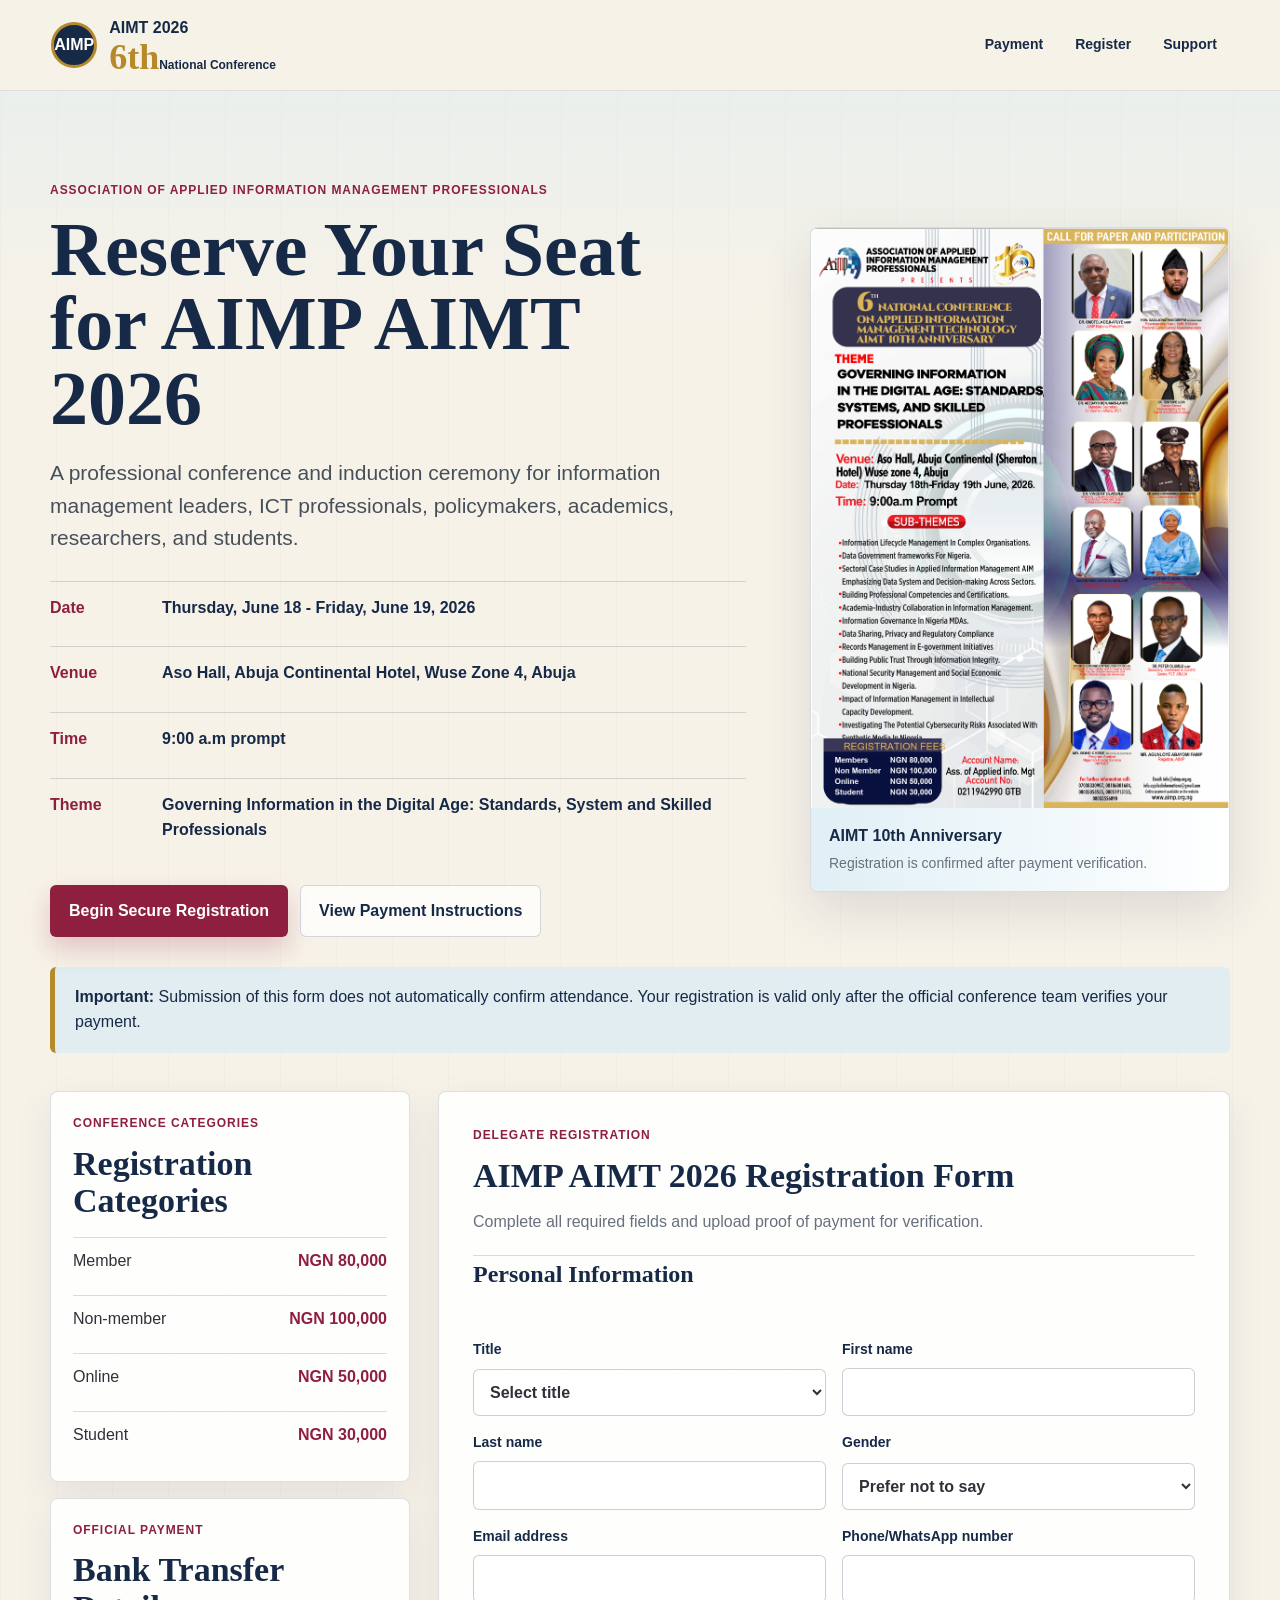
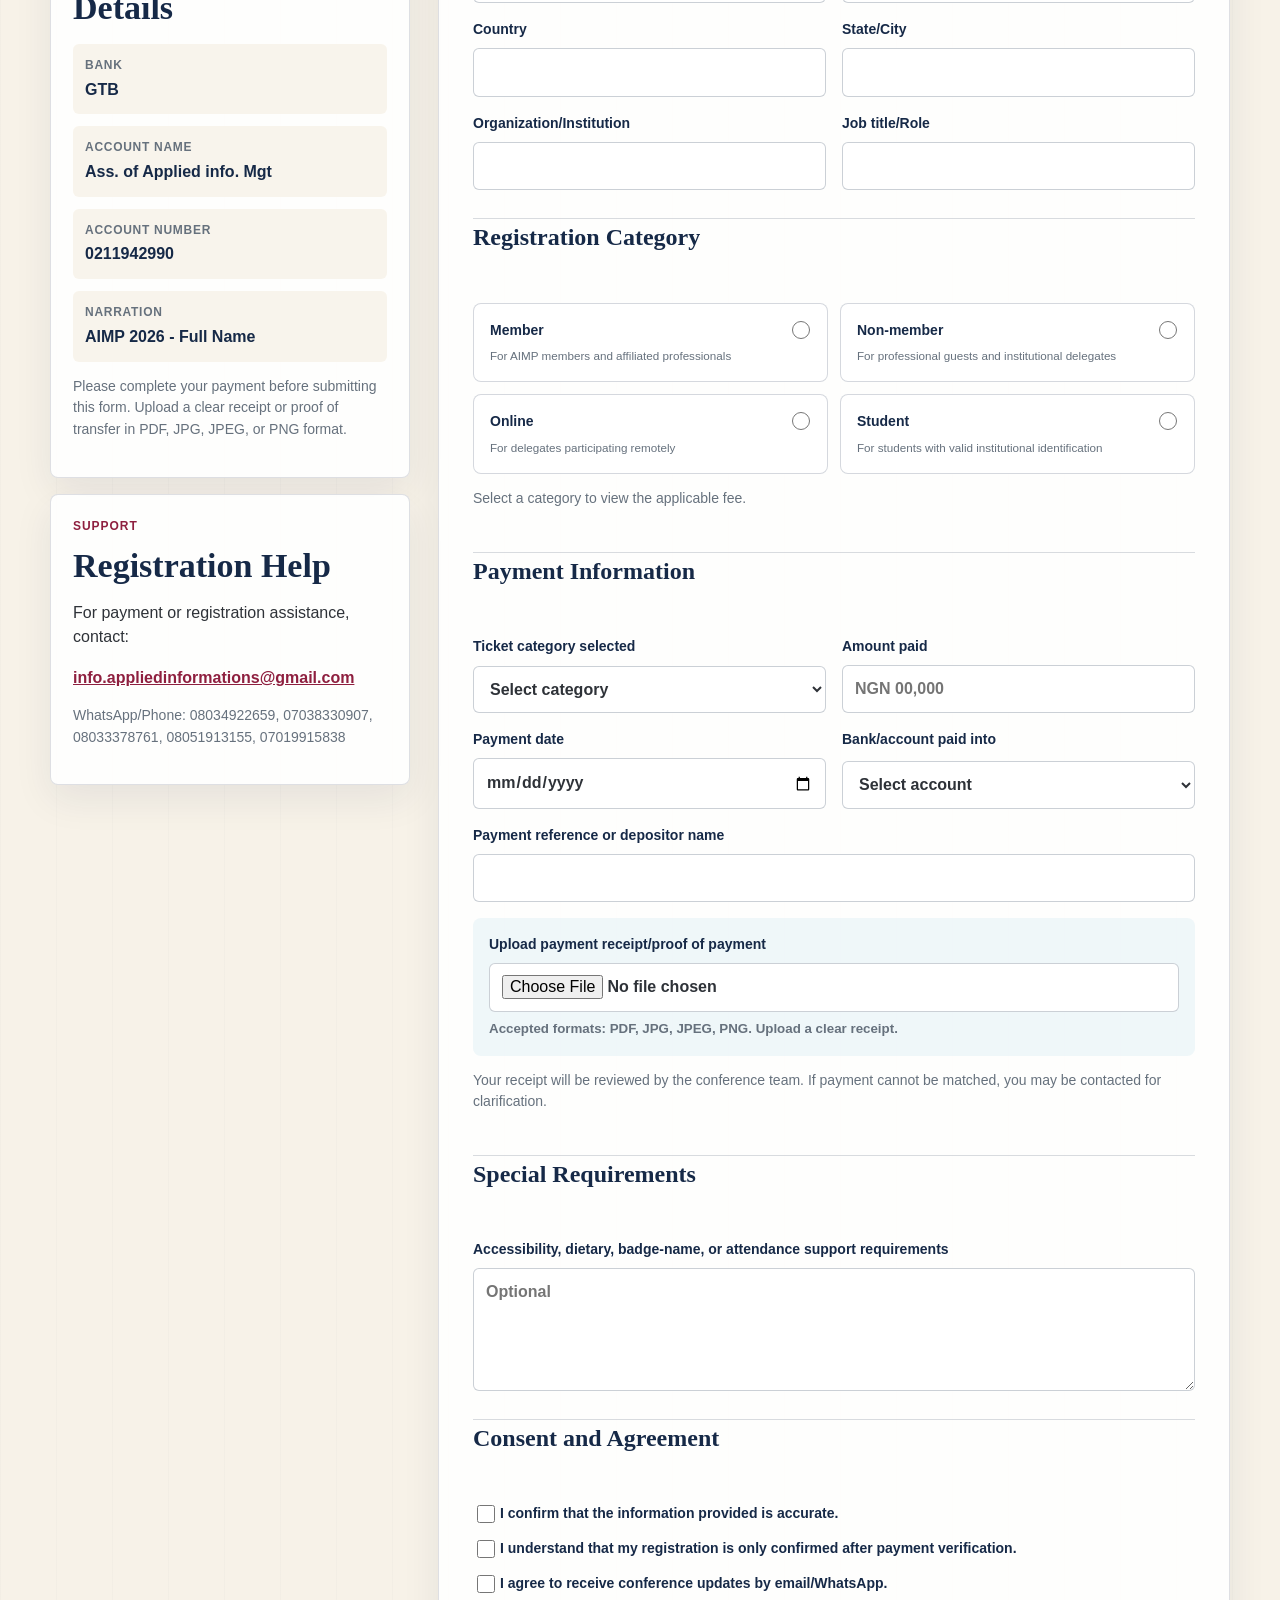
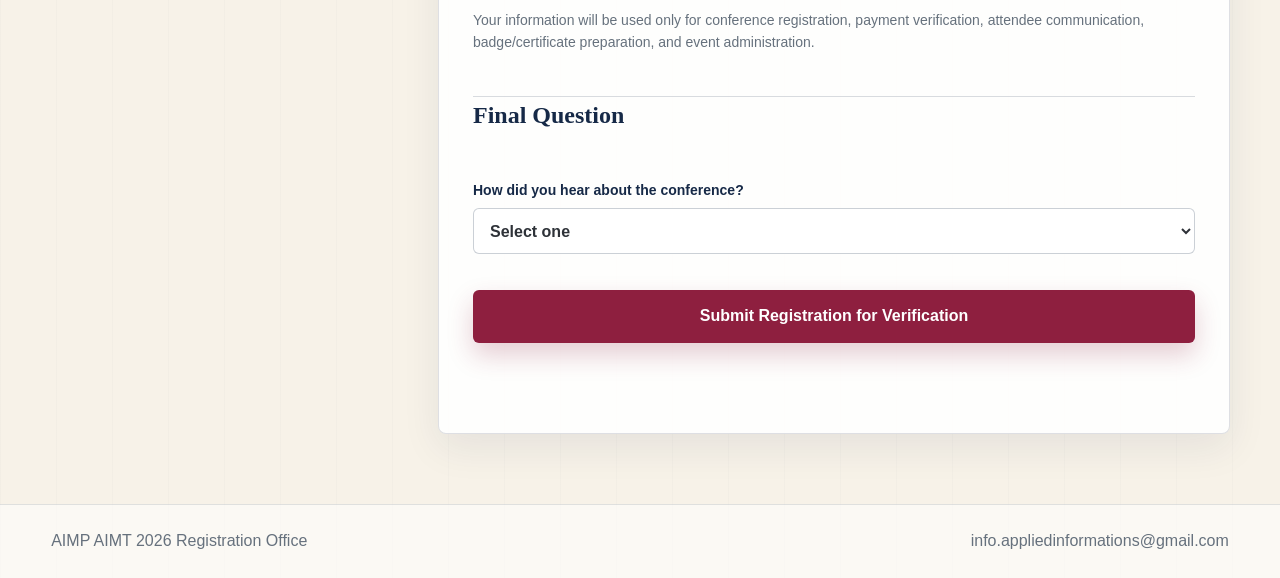
==== index.html @ f4b02235 "Launch AIMP AIMT 2026 registration page" ====
<!doctype html>
<html lang="en">
  <head>
    <meta charset="utf-8">
    <meta name="viewport" content="width=device-width, initial-scale=1">
    <title>AIMP AIMT 2026 Conference Registration</title>
    <meta name="description" content="AIMP AIMT 2026 professional conference registration.">
    <link rel="stylesheet" href="styles.css">
  </head>
  <body>
    <header class="site-header">
      <a class="brand" href="#top" aria-label="AIMP AIMT 2026 registration home">
        <span class="brand-mark">AIMP</span>
        <span>
          <strong>AIMT 2026</strong>
          <small class="conference-lockup"><b>6th</b><span>National Conference</span></small>
        </span>
      </a>
      <nav class="header-meta" aria-label="Conference summary">
        <a href="#payment">Payment</a>
        <a href="#registration">Register</a>
        <a href="mailto:info.appliedinformations@gmail.com">Support</a>
      </nav>
    </header>

    <main id="top">
      <section class="hero-section">
        <div class="hero-copy">
          <p class="eyebrow">Association of Applied Information Management Professionals</p>
          <h1>Reserve Your Seat for AIMP AIMT 2026</h1>
          <p class="hero-text">
            A professional conference and induction ceremony for information management leaders,
            ICT professionals, policymakers, academics, researchers, and students.
          </p>
          <dl class="event-facts">
            <div>
              <dt>Date</dt>
              <dd>Thursday, June 18 - Friday, June 19, 2026</dd>
            </div>
            <div>
              <dt>Venue</dt>
              <dd>Aso Hall, Abuja Continental Hotel, Wuse Zone 4, Abuja</dd>
            </div>
            <div>
              <dt>Time</dt>
              <dd>9:00 a.m prompt</dd>
            </div>
            <div>
              <dt>Theme</dt>
              <dd>Governing Information in the Digital Age: Standards, System and Skilled Professionals</dd>
            </div>
          </dl>
          <div class="hero-actions">
            <a class="primary-action" href="#registration">Begin Secure Registration</a>
            <a class="secondary-action" href="#payment">View Payment Instructions</a>
          </div>
        </div>
        <aside class="document-panel" aria-label="Conference document preview">
          <img src="assets/aimp-flier-hd.png" alt="AIMP AIMT 2026 conference flyer">
          <div class="document-caption">
            <strong>AIMT 10th Anniversary</strong>
            <span>Registration is confirmed after payment verification.</span>
          </div>
        </aside>
      </section>

      <section class="notice-band" aria-label="Registration notice">
        <strong>Important:</strong>
        Submission of this form does not automatically confirm attendance. Your registration is valid only after the official conference team verifies your payment.
      </section>

      <section class="content-grid" id="registration">
        <aside class="summary-column">
          <div class="summary-block">
            <p class="section-kicker">Conference Categories</p>
            <h2>Registration Categories</h2>
            <ul class="fee-list">
              <li><span>Member</span><strong>NGN 80,000</strong></li>
              <li><span>Non-member</span><strong>NGN 100,000</strong></li>
              <li><span>Online</span><strong>NGN 50,000</strong></li>
              <li><span>Student</span><strong>NGN 30,000</strong></li>
            </ul>
          </div>
          <div class="summary-block" id="payment">
            <p class="section-kicker">Official Payment</p>
            <h2>Bank Transfer Details</h2>
            <div class="account-box">
              <p><span>Bank</span><strong>GTB</strong></p>
              <p><span>Account name</span><strong>Ass. of Applied info. Mgt</strong></p>
              <p><span>Account number</span><strong>0211942990</strong></p>
              <p><span>Narration</span><strong>AIMP 2026 - Full Name</strong></p>
            </div>
            <p class="fine-print">
              Please complete your payment before submitting this form. Upload a clear receipt or proof of transfer in PDF, JPG, JPEG, or PNG format.
            </p>
          </div>
          <div class="summary-block support-block">
            <p class="section-kicker">Support</p>
            <h2>Registration Help</h2>
            <p>For payment or registration assistance, contact:</p>
            <a href="mailto:info.appliedinformations@gmail.com">info.appliedinformations@gmail.com</a>
            <p class="fine-print">WhatsApp/Phone: 08034922659, 07038330907, 08033378761, 08051913155, 07019915838</p>
          </div>
        </aside>

        <form class="registration-form" id="registrationForm" action="https://formsubmit.co/info.appliedinformations@gmail.com" method="POST" enctype="multipart/form-data">
          <input type="hidden" name="_subject" value="New AIMP AIMT 2026 Conference Registration">
          <input type="hidden" name="_template" value="table">
          <input type="hidden" name="_next" value="https://jayr3.github.io/aimp-aimt-2026-registration/thanks.html">
          <input type="hidden" name="_autoresponse" value="Thank you for registering for AIMP AIMT 2026. Your submission has been received and is pending payment verification. The registration team will review your payment receipt and contact you if clarification is required.">
          <input type="hidden" name="Registration ID" id="registrationIdField">
          <div class="form-heading">
            <p class="section-kicker">Delegate Registration</p>
            <h2>AIMP AIMT 2026 Registration Form</h2>
            <p>Complete all required fields and upload proof of payment for verification.</p>
          </div>

          <fieldset>
            <legend>Personal Information</legend>
            <div class="form-grid">
              <label>
                <span>Title</span>
                <select name="Title" required>
                  <option value="">Select title</option>
                  <option>Prof.</option>
                  <option>Dr.</option>
                  <option>Mr.</option>
                  <option>Mrs.</option>
                  <option>Miss</option>
                  <option>Ms.</option>
                  <option>Engr.</option>
                  <option>Barr.</option>
                  <option>Chief</option>
                  <option>Other</option>
                </select>
              </label>
              <label>
                <span>First name</span>
                <input name="First name" autocomplete="given-name" required>
              </label>
              <label>
                <span>Last name</span>
                <input name="Last name" autocomplete="family-name" required>
              </label>
              <label>
                <span>Gender</span>
                <select name="Gender">
                  <option value="">Prefer not to say</option>
                  <option>Female</option>
                  <option>Male</option>
                </select>
              </label>
              <label>
                <span>Email address</span>
                <input name="email" type="email" autocomplete="email" required>
              </label>
              <label>
                <span>Phone/WhatsApp number</span>
                <input name="Phone/WhatsApp" autocomplete="tel" required>
              </label>
              <label>
                <span>Country</span>
                <input name="Country" autocomplete="country-name" required>
              </label>
              <label>
                <span>State/City</span>
                <input name="State/City" required>
              </label>
              <label>
                <span>Organization/Institution</span>
                <input name="Organization/Institution" autocomplete="organization" required>
              </label>
              <label>
                <span>Job title/Role</span>
                <input name="Job title/Role" required>
              </label>
            </div>
          </fieldset>

          <fieldset>
            <legend>Registration Category</legend>
            <div class="category-options" role="radiogroup" aria-label="Registration category">
              <label class="category-option">
                <input type="radio" name="Registration category" value="Member" required>
                <span>
                  <strong>Member</strong>
                  <small>For AIMP members and affiliated professionals</small>
                </span>
              </label>
              <label class="category-option">
                <input type="radio" name="Registration category" value="Non-member" required>
                <span>
                  <strong>Non-member</strong>
                  <small>For professional guests and institutional delegates</small>
                </span>
              </label>
              <label class="category-option">
                <input type="radio" name="Registration category" value="Online" required>
                <span>
                  <strong>Online</strong>
                  <small>For delegates participating remotely</small>
                </span>
              </label>
              <label class="category-option">
                <input type="radio" name="Registration category" value="Student" required>
                <span>
                  <strong>Student</strong>
                  <small>For students with valid institutional identification</small>
                </span>
              </label>
            </div>
            <p class="calculated-fee" id="selectedFee">Select a category to view the applicable fee.</p>
          </fieldset>

          <fieldset>
            <legend>Payment Information</legend>
            <div class="form-grid">
              <label>
                <span>Ticket category selected</span>
                <select name="Ticket category selected" required>
                  <option value="">Select category</option>
                  <option>Member</option>
                  <option>Non-member</option>
                  <option>Online</option>
                  <option>Student</option>
                </select>
              </label>
              <label>
                <span>Amount paid</span>
                <input name="Amount paid" inputmode="decimal" placeholder="NGN 00,000" required>
              </label>
              <label>
                <span>Payment date</span>
                <input name="Payment date" type="date" required>
              </label>
              <label>
                <span>Bank/account paid into</span>
                <select name="Bank/account paid into" required>
                  <option value="">Select account</option>
                  <option>GTB - Ass. of Applied info. Mgt - 0211942990</option>
                </select>
              </label>
              <label class="span-2">
                <span>Payment reference or depositor name</span>
                <input name="Payment reference or depositor name" required>
              </label>
              <label class="upload-field span-2">
                <span>Upload payment receipt/proof of payment</span>
                <input name="attachment" type="file" accept=".pdf,.jpg,.jpeg,.png" required>
                <small id="fileHelp">Accepted formats: PDF, JPG, JPEG, PNG. Upload a clear receipt.</small>
              </label>
            </div>
            <p class="verification-note">Your receipt will be reviewed by the conference team. If payment cannot be matched, you may be contacted for clarification.</p>
          </fieldset>

          <fieldset>
            <legend>Special Requirements</legend>
            <label>
              <span>Accessibility, dietary, badge-name, or attendance support requirements</span>
              <textarea name="Special requirements" rows="4" placeholder="Optional"></textarea>
            </label>
          </fieldset>

          <fieldset>
            <legend>Consent and Agreement</legend>
            <div class="consent-list">
              <label><input type="checkbox" name="Consent - accurate information" value="Yes" required> <span>I confirm that the information provided is accurate.</span></label>
              <label><input type="checkbox" name="Consent - payment verification" value="Yes" required> <span>I understand that my registration is only confirmed after payment verification.</span></label>
              <label><input type="checkbox" name="Consent - updates" value="Yes" required> <span>I agree to receive conference updates by email/WhatsApp.</span></label>
            </div>
            <p class="privacy-note">Your information will be used only for conference registration, payment verification, attendee communication, badge/certificate preparation, and event administration.</p>
          </fieldset>

          <fieldset>
            <legend>Final Question</legend>
            <label>
              <span>How did you hear about the conference?</span>
              <select name="How did you hear about the conference?" required>
                <option value="">Select one</option>
                <option>AIMP email</option>
                <option>WhatsApp</option>
                <option>Colleague or professional network</option>
                <option>Institution/organization</option>
                <option>Social media</option>
                <option>Conference flier</option>
                <option>AIMP website</option>
                <option>Other</option>
              </select>
            </label>
          </fieldset>

          <button class="submit-button" type="submit">Submit Registration for Verification</button>
          <p class="form-status" id="formStatus" role="status" aria-live="polite"></p>
        </form>
      </section>
    </main>

    <section class="confirmation-screen" id="confirmationScreen" aria-hidden="true">
      <div class="confirmation-card">
        <p class="section-kicker">Submission Received</p>
        <h2>Thank you for registering for AIMP AIMT 2026.</h2>
        <p>
          Your submission has been received and your registration is now pending payment verification.
          The conference team will review your payment receipt and contact you if any clarification is required.
        </p>
        <p class="registration-id" id="registrationId"></p>
        <button class="secondary-action" type="button" id="closeConfirmation">Return to Registration Page</button>
      </div>
    </section>

    <footer class="site-footer">
      <p>AIMP AIMT 2026 Registration Office</p>
      <p>info.appliedinformations@gmail.com</p>
    </footer>

    <script src="app.js"></script>
  </body>
</html>
---- styles.css ----
:root {
  --navy: #162947;
  --burgundy: #8e1f3f;
  --gold: #b68a2b;
  --cream: #f7f2e8;
  --blue: #d9ecf4;
  --ink: #2e3238;
  --muted: #66717d;
  --white: #ffffff;
  --line: rgba(22, 41, 71, 0.16);
  --shadow: 0 18px 50px rgba(22, 41, 71, 0.12);
  color-scheme: light;
}

* {
  box-sizing: border-box;
}

html {
  scroll-behavior: smooth;
}

body {
  margin: 0;
  color: var(--ink);
  background:
    linear-gradient(180deg, rgba(217, 236, 244, 0.58), rgba(247, 242, 232, 0) 320px),
    repeating-linear-gradient(90deg, rgba(22, 41, 71, 0.018) 0 1px, transparent 1px 56px),
    var(--cream);
  font-family: Inter, "Segoe UI", Arial, sans-serif;
  line-height: 1.55;
}

img {
  max-width: 100%;
  display: block;
}

a {
  color: inherit;
}

.site-header {
  position: sticky;
  top: 0;
  z-index: 20;
  display: flex;
  align-items: center;
  justify-content: space-between;
  gap: 24px;
  padding: 16px clamp(18px, 4vw, 52px);
  border-bottom: 1px solid rgba(22, 41, 71, 0.1);
  background: rgba(247, 242, 232, 0.92);
  backdrop-filter: blur(16px);
}

.brand {
  display: inline-flex;
  align-items: center;
  gap: 12px;
  text-decoration: none;
  color: var(--navy);
}

.brand-mark {
  display: grid;
  place-items: center;
  width: 46px;
  height: 46px;
  border-radius: 50%;
  background: var(--navy);
  color: var(--white);
  font-weight: 800;
  letter-spacing: 0;
  border: 3px solid var(--gold);
}

.brand strong,
.brand small {
  display: block;
}

.brand small {
  color: var(--muted);
  font-size: 12px;
  margin-top: 2px;
}

.conference-lockup {
  display: flex;
  align-items: baseline;
  gap: 6px;
  color: var(--navy);
}

.conference-lockup b {
  color: var(--gold);
  font-family: Georgia, "Times New Roman", serif;
  font-size: 36px;
  line-height: 0.82;
}

.conference-lockup span {
  color: var(--navy);
  font-size: 12px;
  font-weight: 800;
}

.header-meta {
  display: flex;
  align-items: center;
  gap: 8px;
  flex-wrap: wrap;
}

.header-meta a {
  padding: 8px 12px;
  border-radius: 6px;
  text-decoration: none;
  color: var(--navy);
  font-size: 14px;
  font-weight: 700;
}

.header-meta a:hover,
.header-meta a:focus-visible {
  background: rgba(182, 138, 43, 0.16);
}

main {
  width: min(1180px, calc(100% - 36px));
  margin: 0 auto;
}

.hero-section {
  display: grid;
  grid-template-columns: minmax(0, 1fr) minmax(320px, 420px);
  gap: clamp(28px, 5vw, 70px);
  align-items: center;
  padding: clamp(44px, 7vw, 92px) 0 30px;
}

.eyebrow,
.section-kicker {
  margin: 0 0 12px;
  color: var(--burgundy);
  font-size: 12px;
  font-weight: 800;
  letter-spacing: 0.08em;
  text-transform: uppercase;
}

h1,
h2,
legend {
  color: var(--navy);
  font-family: Georgia, "Times New Roman", serif;
  letter-spacing: 0;
}

h1 {
  max-width: 780px;
  margin: 0;
  font-size: clamp(42px, 7vw, 76px);
  line-height: 0.98;
}

h2 {
  margin: 0 0 12px;
  font-size: clamp(24px, 3vw, 34px);
  line-height: 1.1;
}

.hero-text {
  max-width: 720px;
  margin: 22px 0 26px;
  color: #46505a;
  font-size: clamp(17px, 2vw, 21px);
}

.event-facts {
  display: grid;
  gap: 12px;
  margin: 0;
}

.event-facts div {
  display: grid;
  grid-template-columns: 96px 1fr;
  gap: 16px;
  padding: 14px 0;
  border-top: 1px solid var(--line);
}

.event-facts dt {
  color: var(--burgundy);
  font-weight: 800;
}

.event-facts dd {
  margin: 0;
  color: var(--navy);
  font-weight: 700;
}

.hero-actions {
  display: flex;
  gap: 12px;
  flex-wrap: wrap;
  margin-top: 28px;
}

.primary-action,
.secondary-action,
.submit-button {
  display: inline-flex;
  align-items: center;
  justify-content: center;
  min-height: 46px;
  padding: 13px 18px;
  border-radius: 6px;
  border: 1px solid transparent;
  text-decoration: none;
  font: inherit;
  font-weight: 800;
  cursor: pointer;
}

.primary-action,
.submit-button {
  background: var(--burgundy);
  color: var(--white);
  box-shadow: 0 12px 26px rgba(142, 31, 63, 0.22);
}

.secondary-action {
  background: rgba(255, 255, 255, 0.74);
  color: var(--navy);
  border-color: rgba(22, 41, 71, 0.18);
}

.primary-action:hover,
.submit-button:hover {
  background: #741832;
}

.document-panel {
  overflow: hidden;
  border: 1px solid rgba(22, 41, 71, 0.16);
  border-radius: 8px;
  background: var(--white);
  box-shadow: var(--shadow);
}

.document-panel img {
  width: 100%;
  aspect-ratio: 0.72;
  object-fit: cover;
  object-position: 0% 0%;
}

.document-caption {
  display: grid;
  gap: 4px;
  padding: 16px 18px;
  background: linear-gradient(90deg, rgba(217, 236, 244, 0.82), #fff);
  color: var(--navy);
}

.document-caption span {
  color: var(--muted);
  font-size: 14px;
}

.notice-band {
  margin: 0 0 26px;
  padding: 18px 20px;
  border-left: 5px solid var(--gold);
  border-radius: 6px;
  background: rgba(217, 236, 244, 0.7);
  color: var(--navy);
}

.content-grid {
  display: grid;
  grid-template-columns: minmax(280px, 360px) minmax(0, 1fr);
  gap: 28px;
  align-items: start;
  padding: 12px 0 70px;
}

.summary-column {
  position: sticky;
  top: 96px;
  display: grid;
  gap: 16px;
}

.summary-block,
.registration-form {
  border: 1px solid rgba(22, 41, 71, 0.14);
  border-radius: 8px;
  background: rgba(255, 255, 255, 0.88);
  box-shadow: 0 14px 38px rgba(22, 41, 71, 0.08);
}

.summary-block {
  padding: 22px;
}

.fee-list {
  display: grid;
  gap: 10px;
  list-style: none;
  margin: 18px 0 0;
  padding: 0;
}

.fee-list li {
  display: flex;
  justify-content: space-between;
  gap: 16px;
  padding: 11px 0;
  border-top: 1px solid var(--line);
}

.fee-list strong {
  color: var(--burgundy);
  text-align: right;
}

.account-box {
  display: grid;
  gap: 12px;
  margin-top: 18px;
}

.account-box p {
  display: grid;
  gap: 3px;
  margin: 0;
  padding: 12px;
  border-radius: 6px;
  background: rgba(247, 242, 232, 0.8);
}

.account-box span {
  color: var(--muted);
  font-size: 12px;
  font-weight: 800;
  letter-spacing: 0.06em;
  text-transform: uppercase;
}

.account-box strong {
  color: var(--navy);
}

.fine-print,
.privacy-note,
.verification-note,
.calculated-fee {
  color: var(--muted);
  font-size: 14px;
}

.support-block a {
  color: var(--burgundy);
  font-weight: 800;
  word-break: break-word;
}

.registration-form {
  padding: clamp(20px, 4vw, 34px);
}

.form-heading {
  padding-bottom: 20px;
  border-bottom: 1px solid var(--line);
}

.form-heading p:last-child {
  margin-bottom: 0;
  color: var(--muted);
}

fieldset {
  min-width: 0;
  margin: 0;
  padding: 28px 0;
  border: 0;
  border-bottom: 1px solid var(--line);
}

fieldset:last-of-type {
  border-bottom: 0;
}

legend {
  margin-bottom: 18px;
  padding: 0;
  font-size: 24px;
  font-weight: 700;
}

.form-grid {
  display: grid;
  grid-template-columns: repeat(2, minmax(0, 1fr));
  gap: 16px;
}

label {
  display: grid;
  gap: 7px;
  color: var(--navy);
  font-weight: 800;
}

label span {
  font-size: 14px;
}

input,
select,
textarea {
  width: 100%;
  min-height: 46px;
  border: 1px solid rgba(22, 41, 71, 0.22);
  border-radius: 6px;
  background: var(--white);
  color: var(--ink);
  font: inherit;
  padding: 11px 12px;
}

textarea {
  resize: vertical;
}

input:focus,
select:focus,
textarea:focus {
  outline: 3px solid rgba(182, 138, 43, 0.24);
  border-color: var(--gold);
}

.span-2 {
  grid-column: 1 / -1;
}

.category-options {
  display: grid;
  grid-template-columns: repeat(2, minmax(0, 1fr));
  gap: 12px;
}

.category-option {
  position: relative;
  padding: 16px;
  border: 1px solid rgba(22, 41, 71, 0.18);
  border-radius: 8px;
  background: var(--white);
  cursor: pointer;
}

.category-option input {
  position: absolute;
  inset: 14px 14px auto auto;
  width: 18px;
  height: 18px;
  min-height: 18px;
}

.category-option strong,
.category-option small {
  display: block;
  padding-right: 26px;
}

.category-option small {
  margin-top: 6px;
  color: var(--muted);
  font-weight: 500;
}

.category-option:has(input:checked) {
  border-color: var(--burgundy);
  background: rgba(142, 31, 63, 0.06);
}

.upload-field {
  padding: 16px;
  border-radius: 8px;
  background: rgba(217, 236, 244, 0.42);
}

.upload-field small {
  color: var(--muted);
  font-weight: 600;
}

.consent-list {
  display: grid;
  gap: 12px;
}

.consent-list label {
  grid-template-columns: 20px 1fr;
  align-items: start;
  font-weight: 700;
}

.consent-list input {
  width: 18px;
  height: 18px;
  min-height: 18px;
  margin-top: 2px;
}

.submit-button {
  width: 100%;
  margin-top: 8px;
  font-size: 16px;
}

.form-status {
  min-height: 24px;
  color: var(--burgundy);
  font-weight: 800;
  text-align: center;
}

.confirmation-screen {
  position: fixed;
  inset: 0;
  z-index: 40;
  display: none;
  place-items: center;
  padding: 24px;
  background: rgba(22, 41, 71, 0.62);
}

.confirmation-screen.is-visible {
  display: grid;
}

.confirmation-card {
  width: min(640px, 100%);
  padding: clamp(24px, 5vw, 42px);
  border-radius: 8px;
  background: var(--white);
  box-shadow: var(--shadow);
}

.registration-id {
  display: inline-flex;
  margin: 12px 0 24px;
  padding: 10px 14px;
  border-radius: 6px;
  background: rgba(217, 236, 244, 0.75);
  color: var(--navy);
  font-weight: 900;
}

.site-footer {
  display: flex;
  justify-content: space-between;
  gap: 16px;
  flex-wrap: wrap;
  padding: 24px clamp(18px, 4vw, 52px);
  border-top: 1px solid rgba(22, 41, 71, 0.12);
  color: var(--muted);
  background: rgba(255, 255, 255, 0.54);
}

.site-footer p {
  margin: 0;
}

@media (max-width: 920px) {
  .hero-section,
  .content-grid {
    grid-template-columns: 1fr;
  }

  .summary-column {
    position: static;
  }

  .document-panel {
    order: -1;
  }

  .document-panel img {
    aspect-ratio: 16 / 10;
  }

  .category-options {
    grid-template-columns: 1fr;
  }
}

@media (max-width: 640px) {
  .site-header {
    position: static;
    align-items: flex-start;
    flex-direction: column;
  }

  main {
    width: min(100% - 24px, 1180px);
  }

  h1 {
    font-size: 40px;
  }

  .event-facts div,
  .form-grid {
    grid-template-columns: 1fr;
  }

  .span-2 {
    grid-column: auto;
  }

  .hero-actions,
  .primary-action,
  .secondary-action {
    width: 100%;
  }

  .hero-actions a,
  .confirmation-card button {
    width: 100%;
  }
}
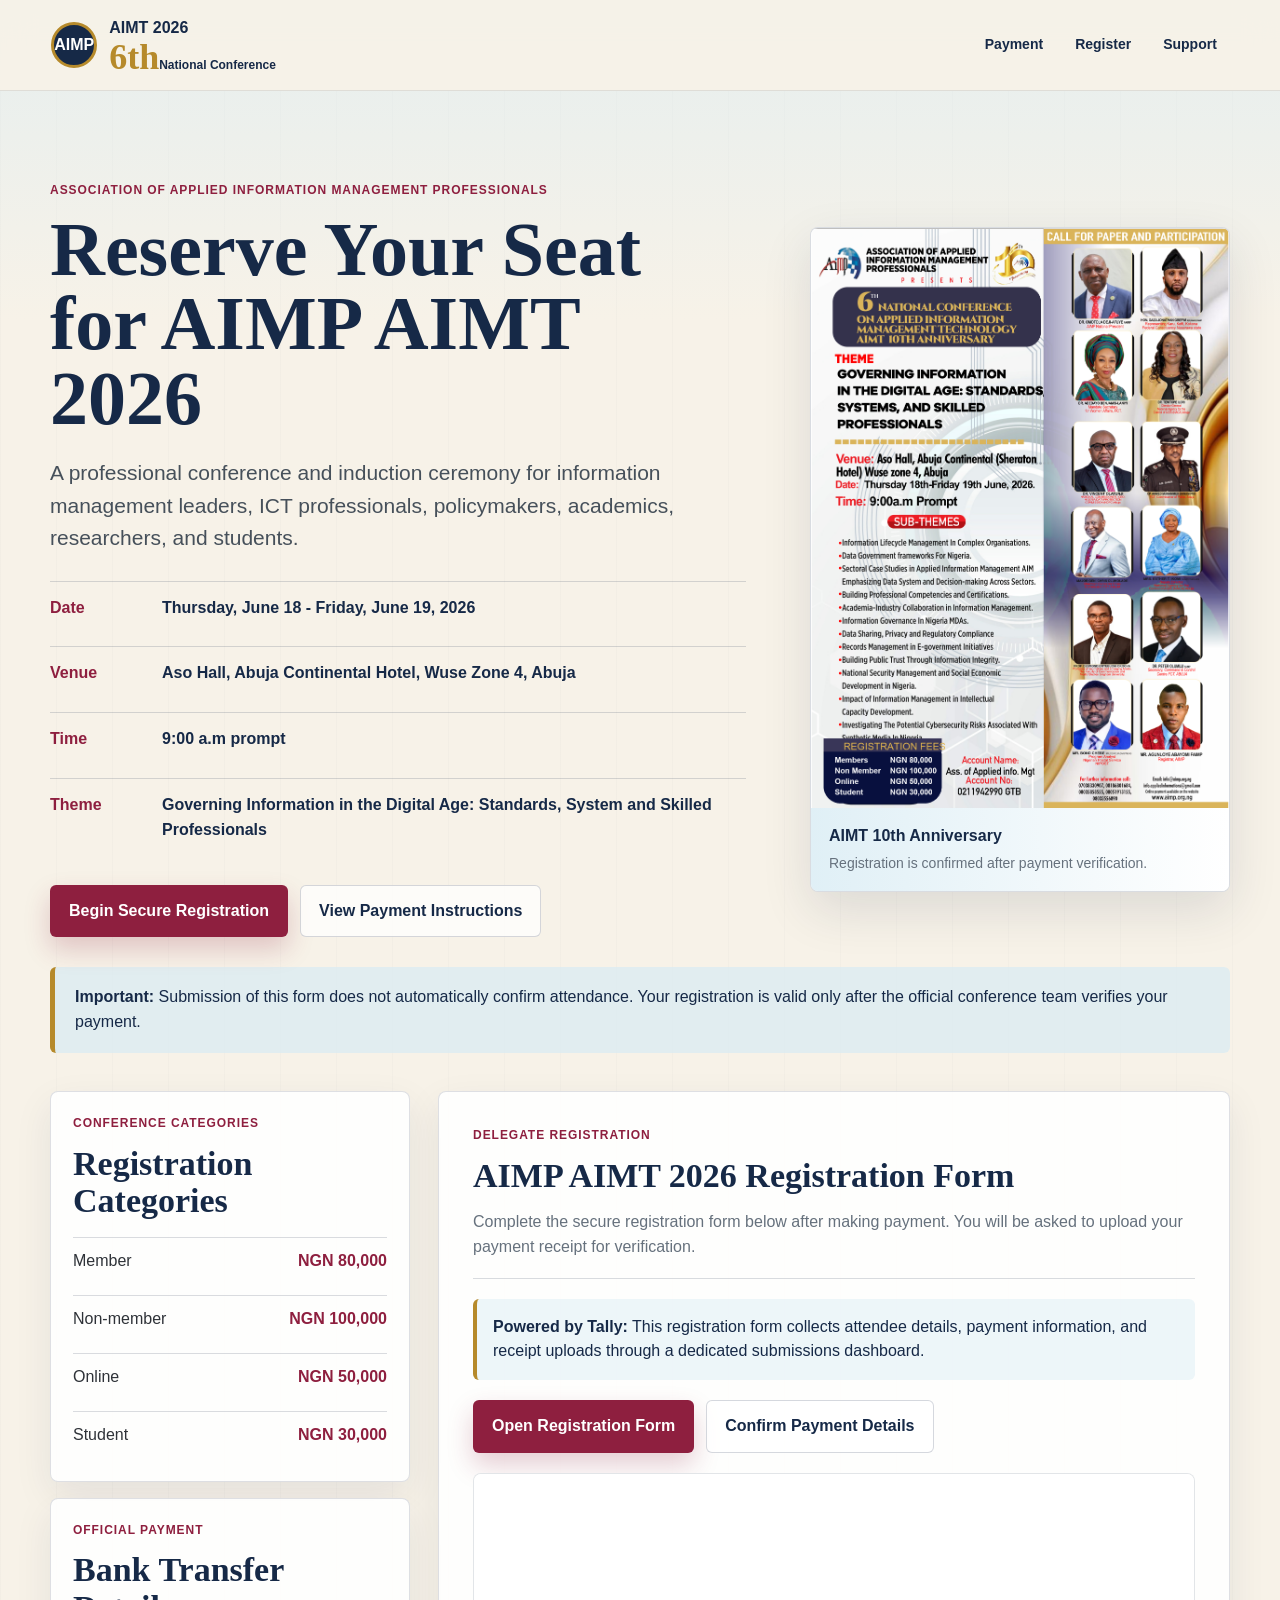
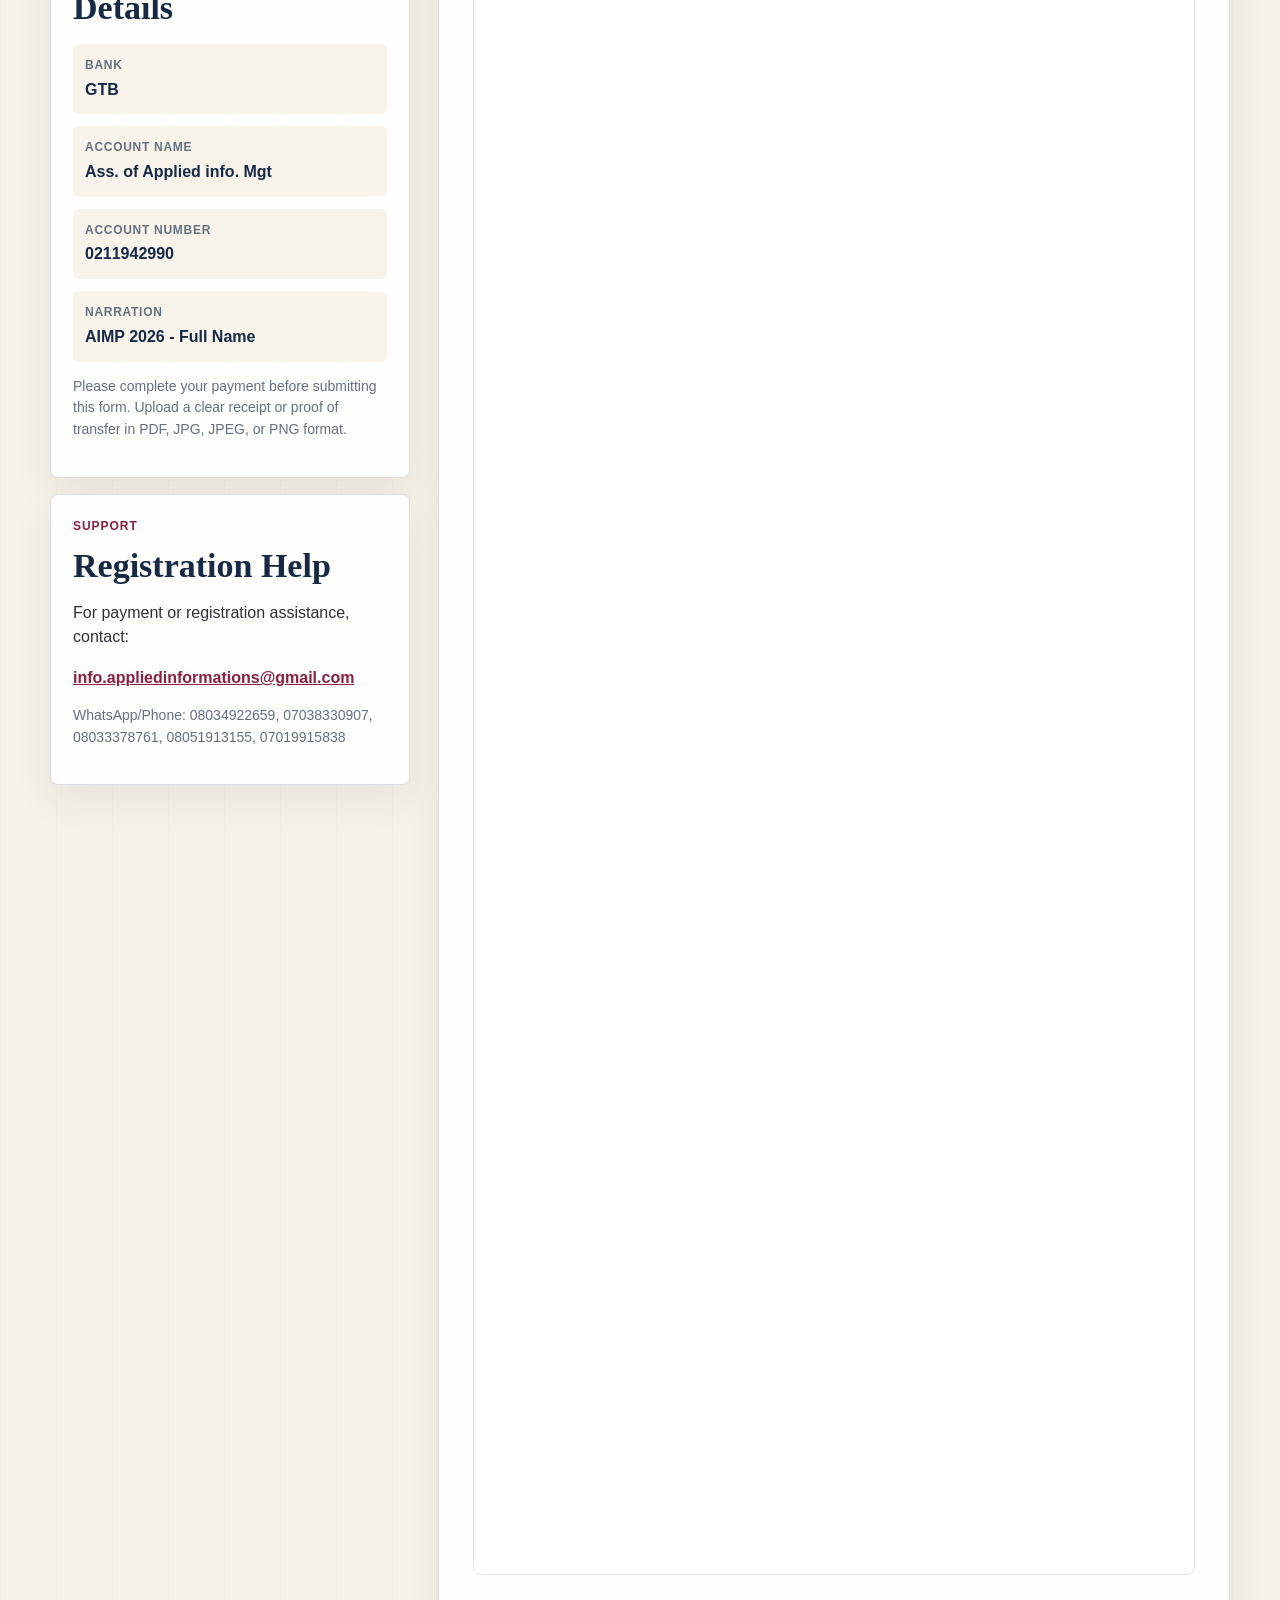
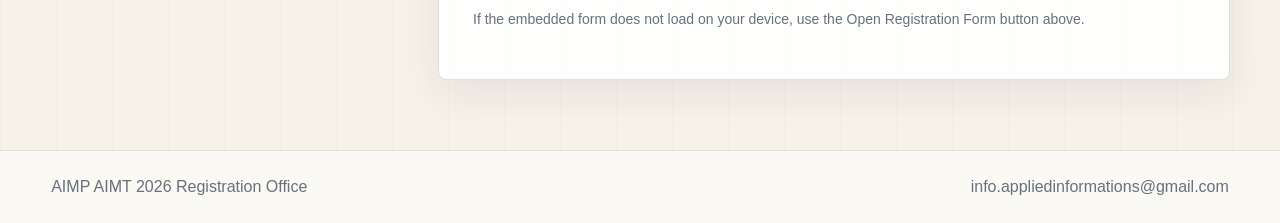
==== commit ae594fd3: "Switch registration submissions to Tally" ====
--- a/index.html
+++ b/index.html
@@ -103,7 +103,44 @@
           </div>
         </aside>
 
-        <form class="registration-form" id="registrationForm" action="https://formsubmit.co/info.appliedinformations@gmail.com" method="POST" enctype="multipart/form-data">
+        <section class="registration-form tally-registration-card" aria-labelledby="tallyRegistrationTitle">
+          <div class="form-heading tally-heading">
+            <p class="section-kicker">Delegate Registration</p>
+            <h2 id="tallyRegistrationTitle">AIMP AIMT 2026 Registration Form</h2>
+            <p>
+              Complete the secure registration form below after making payment. You will be asked to upload your payment receipt for verification.
+            </p>
+          </div>
+
+          <div class="tally-note">
+            <strong>Powered by Tally:</strong>
+            This registration form collects attendee details, payment information, and receipt uploads through a dedicated submissions dashboard.
+          </div>
+
+          <div class="tally-actions">
+            <a class="primary-action" href="https://tally.so/r/EkZegr" target="_blank" rel="noopener">Open Registration Form</a>
+            <a class="secondary-action" href="#payment">Confirm Payment Details</a>
+          </div>
+
+          <div class="tally-frame-wrap">
+            <iframe
+              class="tally-frame"
+              src="https://tally.so/embed/EkZegr?alignLeft=1&hideTitle=1&transparentBackground=1&dynamicHeight=1"
+              width="100%"
+              height="1700"
+              frameborder="0"
+              marginheight="0"
+              marginwidth="0"
+              title="AIMP AIMT 2026 Registration Form">
+            </iframe>
+          </div>
+
+          <p class="privacy-note">
+            If the embedded form does not load on your device, use the Open Registration Form button above.
+          </p>
+        </section>
+
+        <form hidden class="registration-form" id="registrationForm" action="https://formsubmit.co/info.appliedinformations@gmail.com" method="POST" enctype="multipart/form-data">
           <input type="hidden" name="_subject" value="New AIMP AIMT 2026 Conference Registration">
           <input type="hidden" name="_template" value="table">
           <input type="hidden" name="_next" value="https://jayr3.github.io/aimp-aimt-2026-registration/thanks.html">
--- a/styles.css
+++ b/styles.css
@@ -374,14 +374,52 @@
   padding: clamp(20px, 4vw, 34px);
 }
 
+.tally-registration-card {
+  display: grid;
+  gap: 20px;
+}
+
 .form-heading {
   padding-bottom: 20px;
   border-bottom: 1px solid var(--line);
 }
 
+.tally-heading {
+  padding-bottom: 18px;
+}
+
 .form-heading p:last-child {
   margin-bottom: 0;
   color: var(--muted);
+}
+
+.tally-note {
+  padding: 16px;
+  border-left: 4px solid var(--gold);
+  border-radius: 6px;
+  background: rgba(217, 236, 244, 0.48);
+  color: var(--navy);
+}
+
+.tally-actions {
+  display: flex;
+  flex-wrap: wrap;
+  gap: 12px;
+}
+
+.tally-frame-wrap {
+  overflow: hidden;
+  border: 1px solid rgba(22, 41, 71, 0.12);
+  border-radius: 8px;
+  background: var(--white);
+}
+
+.tally-frame {
+  display: block;
+  width: 100%;
+  min-height: 1700px;
+  border: 0;
+  background: var(--white);
 }
 
 fieldset {
@@ -620,6 +658,15 @@
     grid-template-columns: 1fr;
   }
 
+  .tally-actions .primary-action,
+  .tally-actions .secondary-action {
+    justify-content: center;
+  }
+
+  .tally-frame {
+    min-height: 1900px;
+  }
+
   .span-2 {
     grid-column: auto;
   }
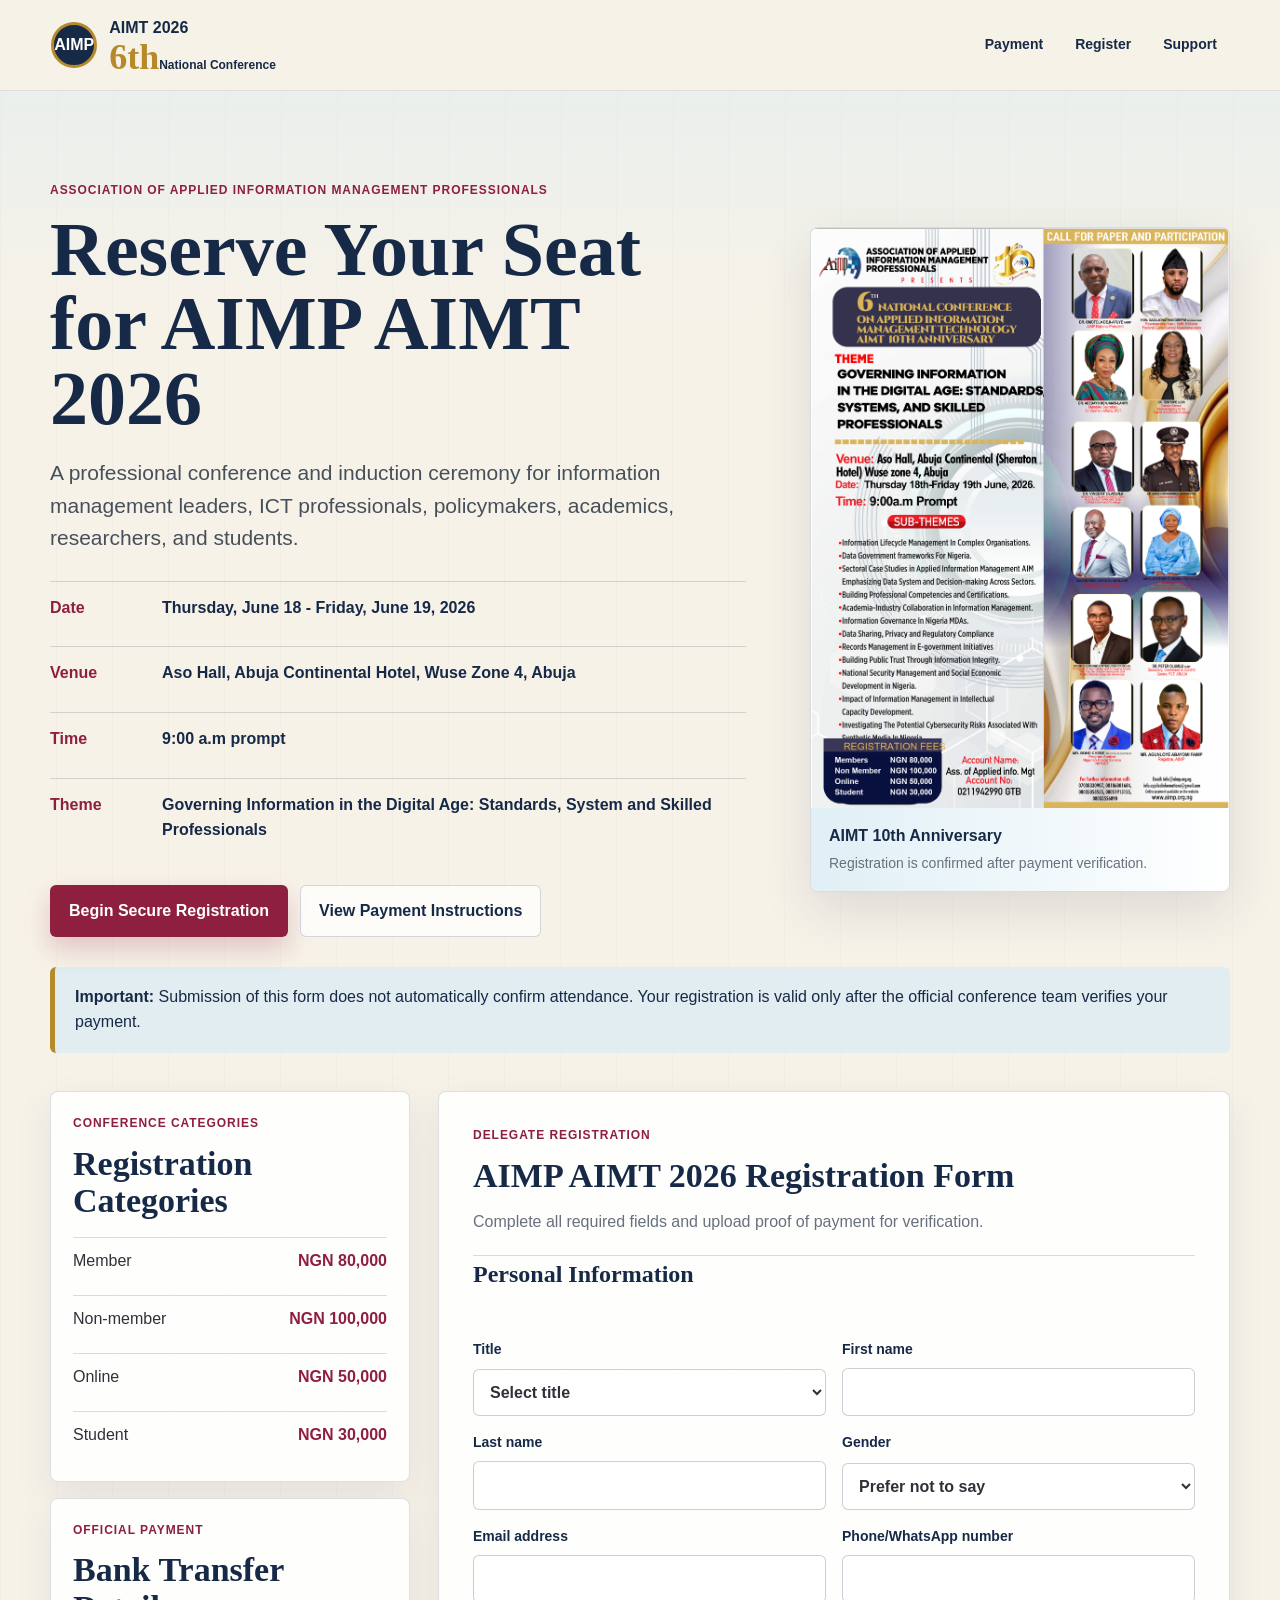
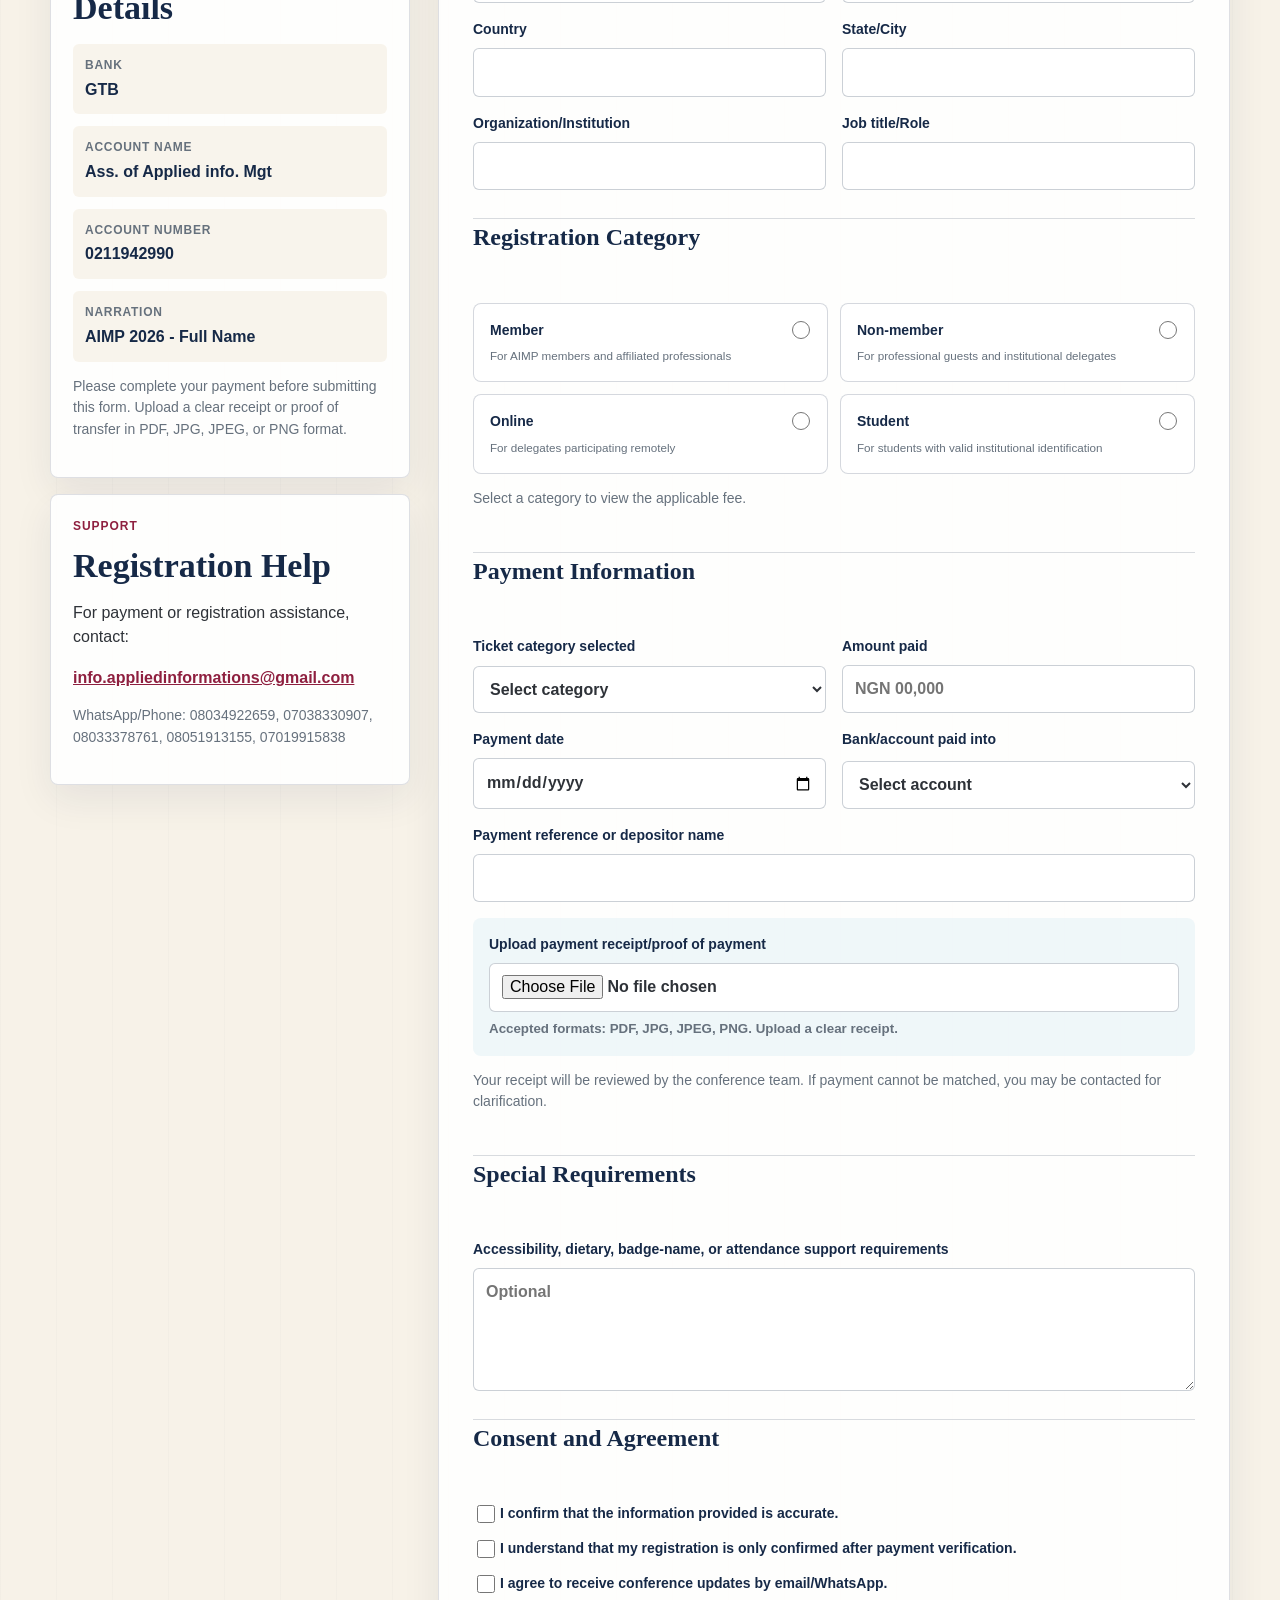
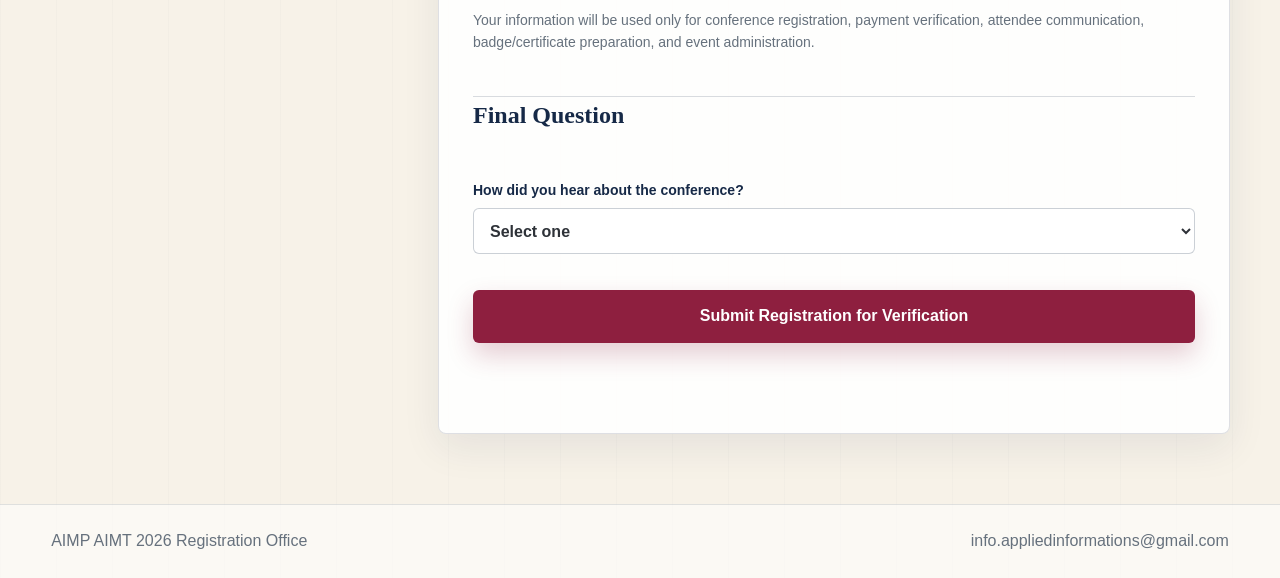
==== commit 1f08a7f8: "Restore full registration form" ====
--- a/index.html
+++ b/index.html
@@ -103,44 +103,7 @@
           </div>
         </aside>
 
-        <section class="registration-form tally-registration-card" aria-labelledby="tallyRegistrationTitle">
-          <div class="form-heading tally-heading">
-            <p class="section-kicker">Delegate Registration</p>
-            <h2 id="tallyRegistrationTitle">AIMP AIMT 2026 Registration Form</h2>
-            <p>
-              Complete the secure registration form below after making payment. You will be asked to upload your payment receipt for verification.
-            </p>
-          </div>
-
-          <div class="tally-note">
-            <strong>Powered by Tally:</strong>
-            This registration form collects attendee details, payment information, and receipt uploads through a dedicated submissions dashboard.
-          </div>
-
-          <div class="tally-actions">
-            <a class="primary-action" href="https://tally.so/r/EkZegr" target="_blank" rel="noopener">Open Registration Form</a>
-            <a class="secondary-action" href="#payment">Confirm Payment Details</a>
-          </div>
-
-          <div class="tally-frame-wrap">
-            <iframe
-              class="tally-frame"
-              src="https://tally.so/embed/EkZegr?alignLeft=1&hideTitle=1&transparentBackground=1&dynamicHeight=1"
-              width="100%"
-              height="1700"
-              frameborder="0"
-              marginheight="0"
-              marginwidth="0"
-              title="AIMP AIMT 2026 Registration Form">
-            </iframe>
-          </div>
-
-          <p class="privacy-note">
-            If the embedded form does not load on your device, use the Open Registration Form button above.
-          </p>
-        </section>
-
-        <form hidden class="registration-form" id="registrationForm" action="https://formsubmit.co/info.appliedinformations@gmail.com" method="POST" enctype="multipart/form-data">
+        <form class="registration-form" id="registrationForm" action="https://formsubmit.co/info.appliedinformations@gmail.com" method="POST" enctype="multipart/form-data">
           <input type="hidden" name="_subject" value="New AIMP AIMT 2026 Conference Registration">
           <input type="hidden" name="_template" value="table">
           <input type="hidden" name="_next" value="https://jayr3.github.io/aimp-aimt-2026-registration/thanks.html">
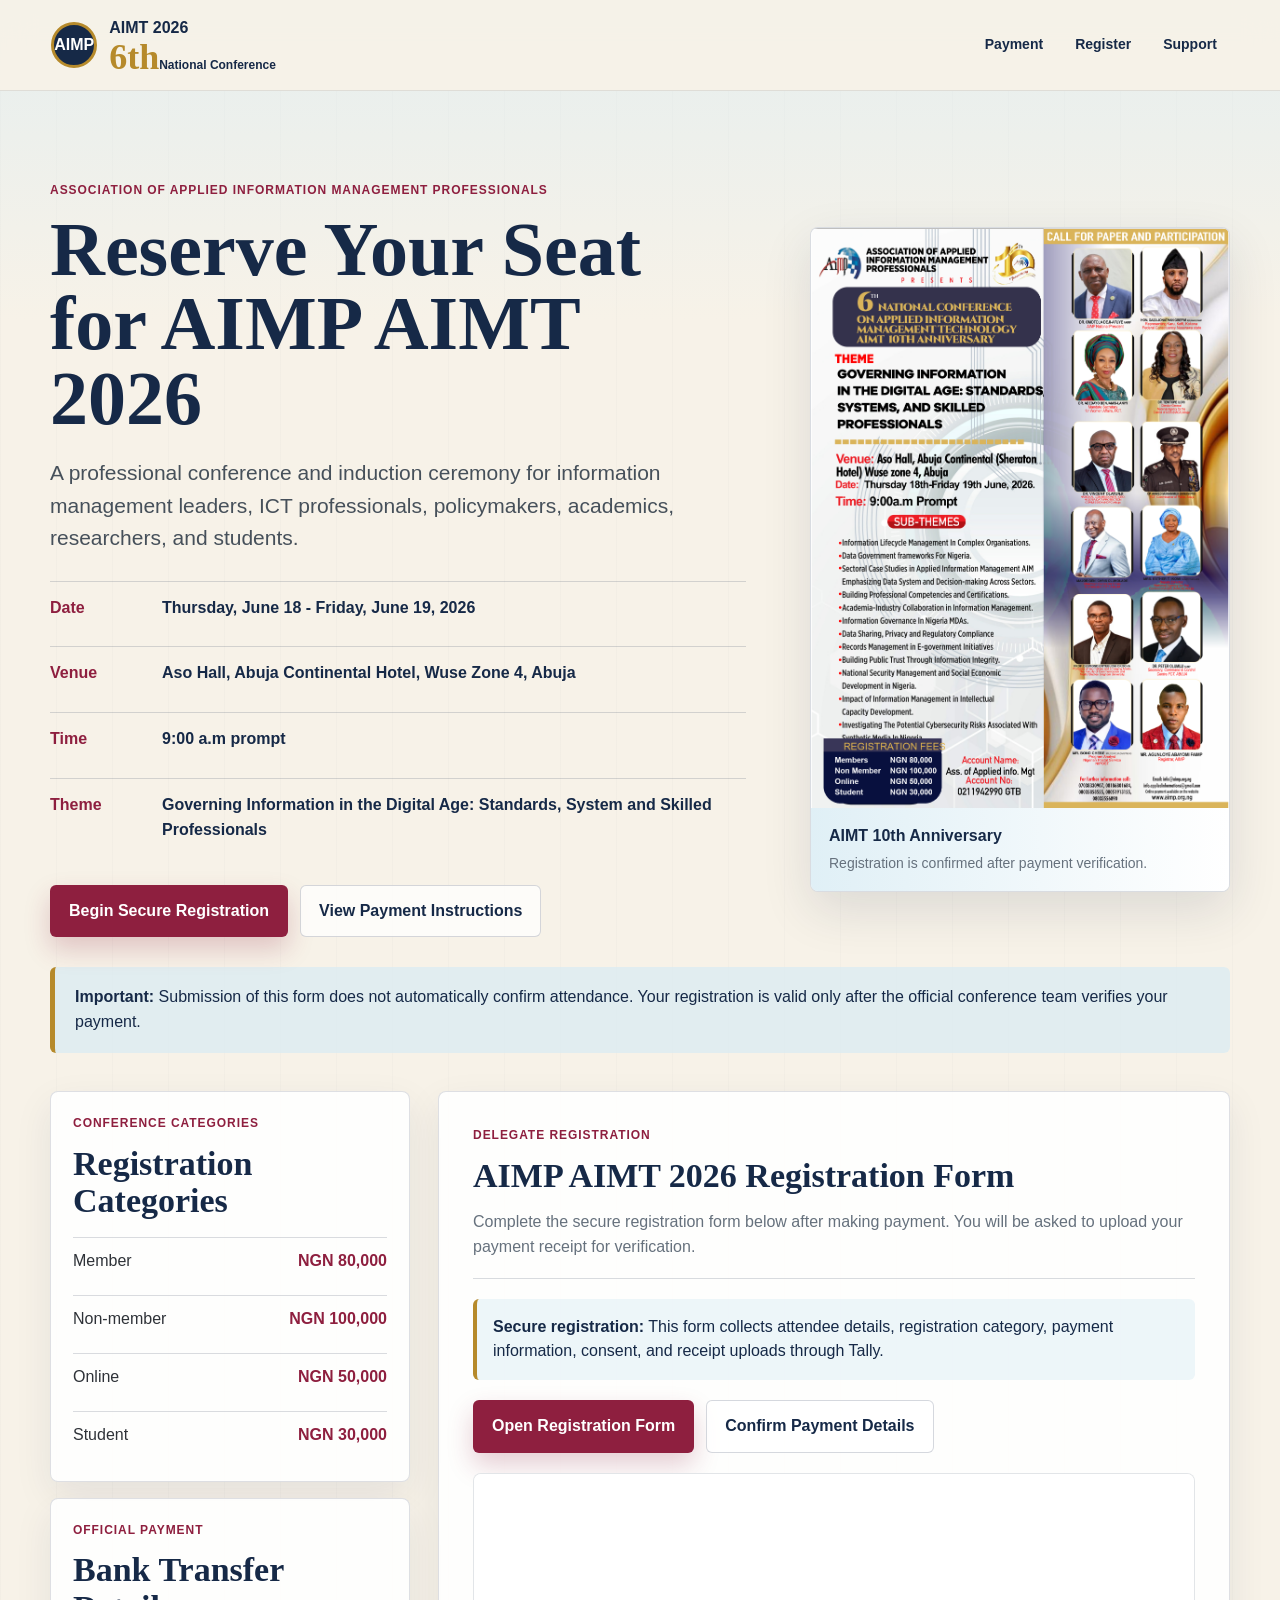
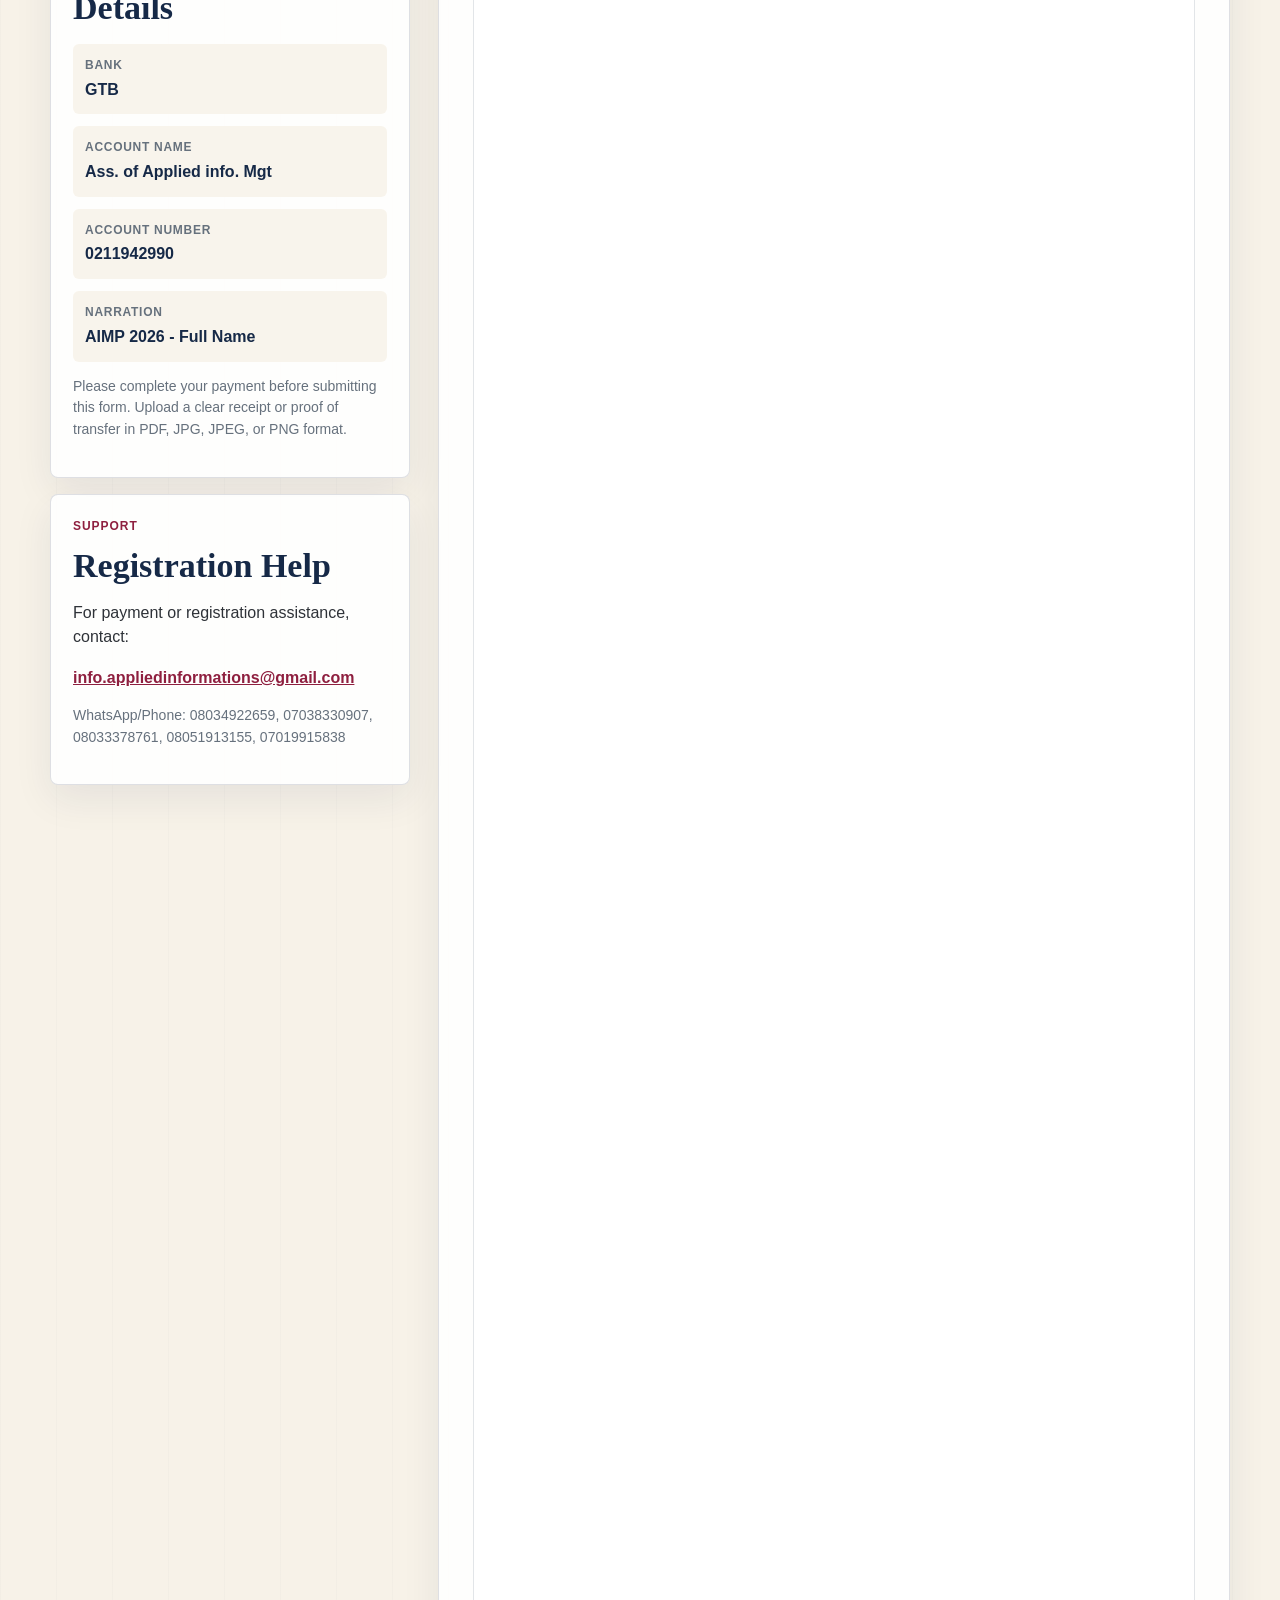
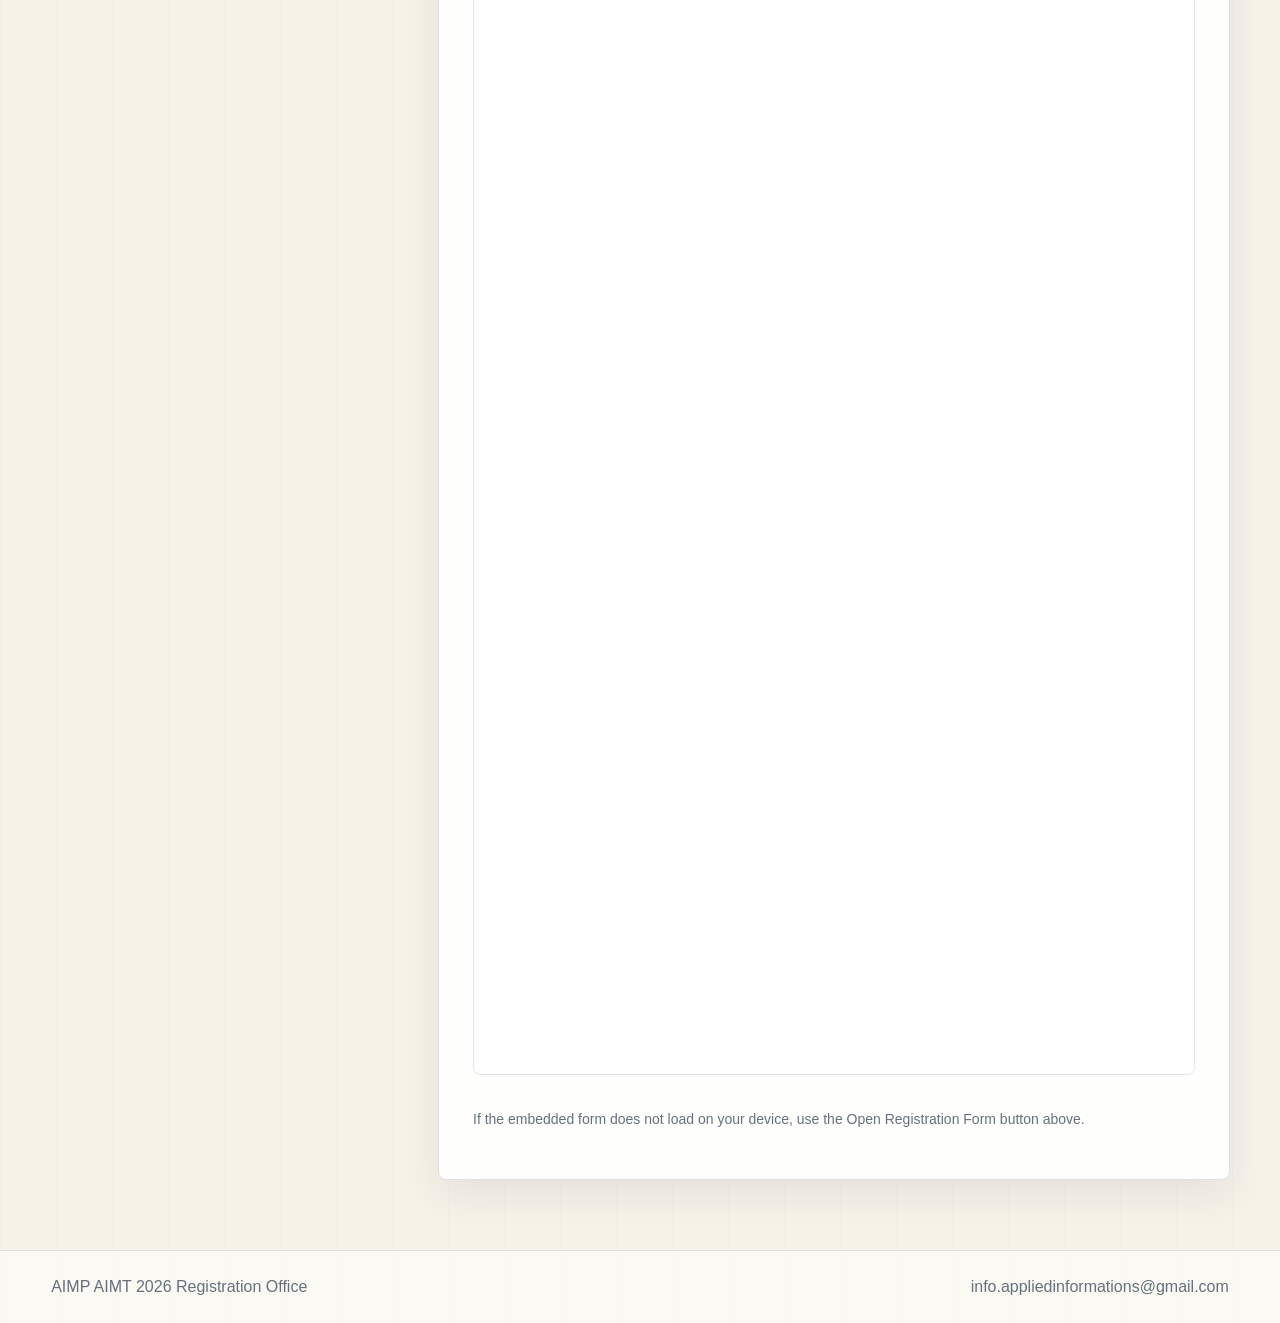
==== commit 9a387c2b: "Use populated Tally registration form" ====
--- a/index.html
+++ b/index.html
@@ -103,7 +103,44 @@
           </div>
         </aside>
 
-        <form class="registration-form" id="registrationForm" action="https://formsubmit.co/info.appliedinformations@gmail.com" method="POST" enctype="multipart/form-data">
+        <section class="registration-form tally-registration-card" aria-labelledby="tallyRegistrationTitle">
+          <div class="form-heading tally-heading">
+            <p class="section-kicker">Delegate Registration</p>
+            <h2 id="tallyRegistrationTitle">AIMP AIMT 2026 Registration Form</h2>
+            <p>
+              Complete the secure registration form below after making payment. You will be asked to upload your payment receipt for verification.
+            </p>
+          </div>
+
+          <div class="tally-note">
+            <strong>Secure registration:</strong>
+            This form collects attendee details, registration category, payment information, consent, and receipt uploads through Tally.
+          </div>
+
+          <div class="tally-actions">
+            <a class="primary-action" href="https://tally.so/r/EkZegr" target="_blank" rel="noopener">Open Registration Form</a>
+            <a class="secondary-action" href="#payment">Confirm Payment Details</a>
+          </div>
+
+          <div class="tally-frame-wrap">
+            <iframe
+              class="tally-frame"
+              src="https://tally.so/embed/EkZegr?alignLeft=1&hideTitle=1&transparentBackground=1&dynamicHeight=1"
+              width="100%"
+              height="2800"
+              frameborder="0"
+              marginheight="0"
+              marginwidth="0"
+              title="AIMP AIMT 2026 Registration Form">
+            </iframe>
+          </div>
+
+          <p class="privacy-note">
+            If the embedded form does not load on your device, use the Open Registration Form button above.
+          </p>
+        </section>
+
+        <form hidden class="registration-form" id="registrationForm" action="#" method="POST" enctype="multipart/form-data">
           <input type="hidden" name="_subject" value="New AIMP AIMT 2026 Conference Registration">
           <input type="hidden" name="_template" value="table">
           <input type="hidden" name="_next" value="https://jayr3.github.io/aimp-aimt-2026-registration/thanks.html">
--- a/styles.css
+++ b/styles.css
@@ -417,7 +417,7 @@
 .tally-frame {
   display: block;
   width: 100%;
-  min-height: 1700px;
+  min-height: 2800px;
   border: 0;
   background: var(--white);
 }
@@ -664,7 +664,7 @@
   }
 
   .tally-frame {
-    min-height: 1900px;
+    min-height: 3300px;
   }
 
   .span-2 {
